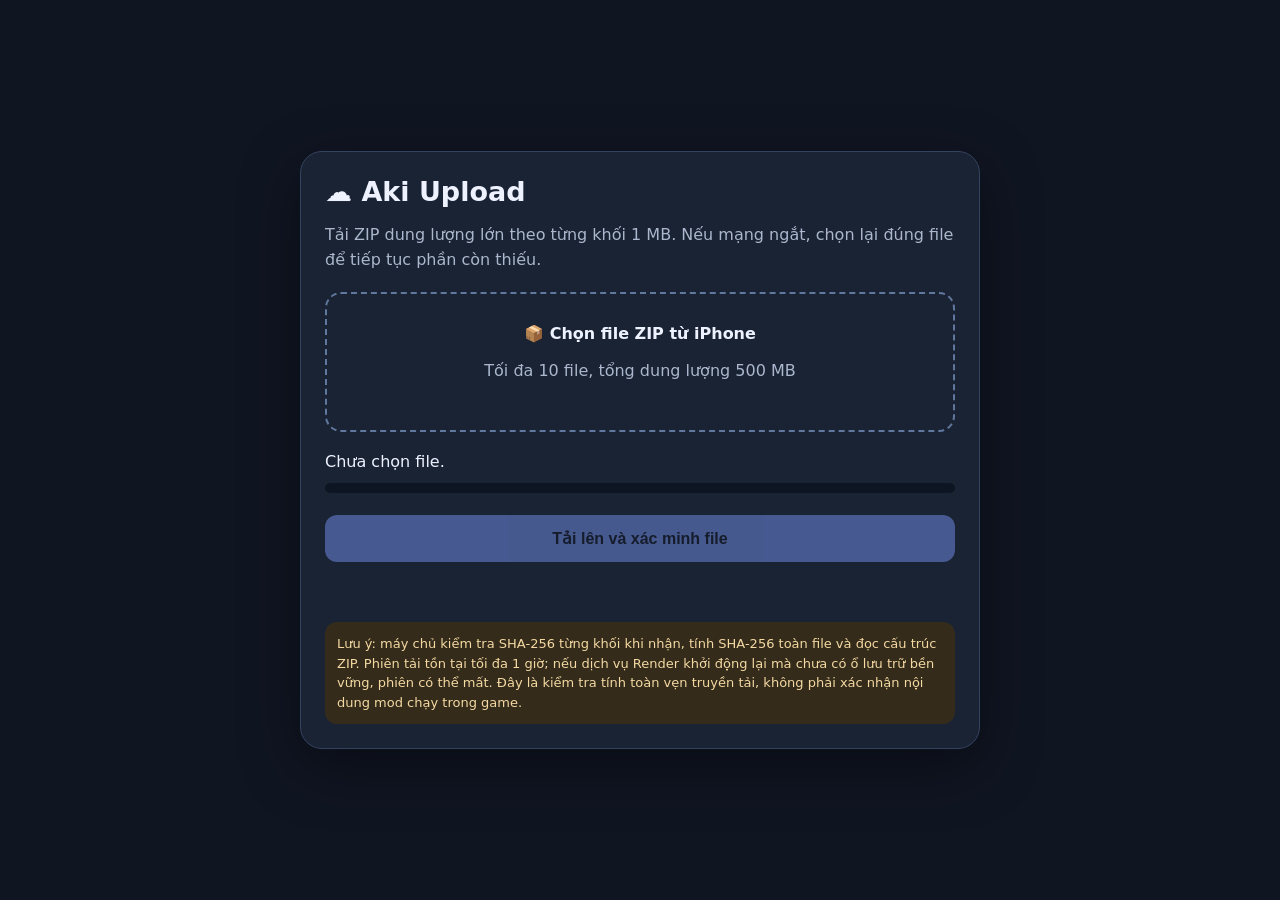
==== web/upload.html @ 6266f916 "feat: add verified resumable large ZIP upload page" ====
<!doctype html>
<html lang="vi">
<head>
<meta charset="utf-8"><meta name="viewport" content="width=device-width,initial-scale=1">
<meta name="theme-color" content="#101522"><title>Aki Upload · Tải ZIP lớn</title>
<style>
*{box-sizing:border-box}body{margin:0;min-height:100vh;padding:20px;background:#101522;color:#eef2ff;font:16px system-ui,sans-serif;display:grid;place-items:center}.card{width:min(100%,680px);padding:24px;background:#1a2334;border:1px solid #34435d;border-radius:22px;box-shadow:0 18px 60px #0006}h1{margin:0 0 8px;font-size:27px}.muted{color:#aab7cc;line-height:1.55}.pick{display:block;margin:20px 0;padding:30px 16px;text-align:center;border:2px dashed #60789e;border-radius:16px;cursor:pointer}.pick input{display:none}button{width:100%;margin-top:10px;padding:14px;border:0;border-radius:12px;background:#7c9cff;color:#101522;font-weight:800;font-size:16px}button:disabled{opacity:.45}#files{white-space:pre-wrap;overflow-wrap:anywhere;color:#dbe5f5;font-size:14px}#status{min-height:26px;margin-top:16px;color:#dbe5f5;overflow-wrap:anywhere}.track{height:10px;margin:12px 0;background:#0e1522;border-radius:20px;overflow:hidden}.bar{height:100%;width:0;background:#7c9cff;transition:width .15s}.result{display:none;margin-top:18px;padding:14px;background:#122a27;border:1px solid #347866;border-radius:14px;overflow-wrap:anywhere}.result a{color:#9ed8c5}.hash{font:12px ui-monospace,monospace;word-break:break-all}.note{margin-top:18px;padding:12px;border-radius:12px;background:#342b1b;color:#f4d9a2;font-size:13px;line-height:1.5}
</style></head>
<body><main class="card">
<h1>☁️ Aki Upload</h1>
<p class="muted">Tải ZIP dung lượng lớn theo từng khối 1 MB. Nếu mạng ngắt, chọn lại đúng file để tiếp tục phần còn thiếu.</p>
<label class="pick"><strong>📦 Chọn file ZIP từ iPhone</strong><p class="muted">Tối đa 10 file, tổng dung lượng 500 MB</p><input id="files" type="file" accept=".zip,application/zip" multiple></label>
<div id="fileList">Chưa chọn file.</div>
<div class="track"><div class="bar" id="bar"></div></div>
<button id="upload" disabled>Tải lên và xác minh file</button>
<div id="status" role="status"></div>
<section id="result" class="result">
<strong>✓ Đã nhận và xác minh file</strong>
<p class="muted" style="margin:8px 0">Đường dẫn riêng của file. Giữ kín link này.</p>
<div id="links"></div>
</section>
<div class="note">Lưu ý: máy chủ kiểm tra SHA-256 từng khối khi nhận, tính SHA-256 toàn file và đọc cấu trúc ZIP. Phiên tải tồn tại tối đa 1 giờ; nếu dịch vụ Render khởi động lại mà chưa có ổ lưu trữ bền vững, phiên có thể mất. Đây là kiểm tra tính toàn vẹn truyền tải, không phải xác nhận nội dung mod chạy trong game.</div>
</main>
<script>
const CHUNK=1024*1024,MAX=500*1024*1024,KEY='aki-upload-verified-v1';
const input=document.querySelector('#files'),button=document.querySelector('#upload'),status=document.querySelector('#status'),fileList=document.querySelector('#fileList'),bar=document.querySelector('#bar'),result=document.querySelector('#result'),links=document.querySelector('#links');
const sleep=ms=>new Promise(r=>setTimeout(r,ms));
function hex(buf){return [...new Uint8Array(buf)].map(x=>x.toString(16).padStart(2,'0')).join('');}
async function request(url,options={},tries=4){
 let last;
 for(let i=0;i<tries;i++){
  try{
   const controller=new AbortController(),timer=setTimeout(()=>controller.abort(),60000);
   let response;
   try{response=await fetch(url,{...options,signal:controller.signal});}finally{clearTimeout(timer);}
   if(response.ok)return response;
   const body=await response.text();const error=new Error(body.slice(0,400)||('HTTP '+response.status));error.status=response.status;
   if(![408,429,500,502,503,504].includes(response.status)||i===tries-1)throw error;
   last=error;
  }catch(e){last=e;if(e.status!==undefined||i===tries-1)throw e;}
  status.textContent='Kết nối gián đoạn, đang thử lại '+(i+1)+'/'+(tries-1)+'...';
  await sleep(800*(i+1));
 }
 throw last;
}
async function fingerprint(files){
 const all=[];
 for(const file of files){
  const hashes=[];
  for(let offset=0;offset<file.size;offset+=CHUNK){
   const data=await file.slice(offset,Math.min(file.size,offset+CHUNK)).arrayBuffer();
   hashes.push(hex(await crypto.subtle.digest('SHA-256',data)));
   status.textContent='Đang tạo mã kiểm tra '+file.name+': '+Math.min(offset+data.byteLength,file.size)+' / '+file.size+' byte';
  }
  all.push({name:file.name,size:file.size,lastModified:file.lastModified||0,chunk_sha256:hashes});
 }
 return JSON.stringify(all);
}
function setProgress(done,total){bar.style.width=(total?Math.min(100,done/total*100):0)+'%';}
input.addEventListener('change',()=>{
 const files=[...input.files],total=files.reduce((n,f)=>n+f.size,0);
 fileList.textContent=files.length?files.map(f=>f.name+' · '+(f.size/1048576).toFixed(2)+' MB').join('\n'):'Chưa chọn file.';
 button.disabled=!files.length||files.length>10||total>MAX||files.some(f=>!f.name.toLowerCase().endsWith('.zip'));
 result.style.display='none';status.textContent=files.length>10?'Tối đa 10 file.':total>MAX?'Tổng dung lượng vượt 500 MB.':'';
 setProgress(0,total);
});
button.addEventListener('click',async()=>{
 const files=[...input.files];if(!files.length)return;
 button.disabled=true;result.style.display='none';links.replaceChildren();
 try{
  if(!window.crypto?.subtle)throw Error('Trình duyệt cần HTTPS để tạo SHA-256.');
  const fingerprintText=await fingerprint(files),fingerprints=JSON.parse(fingerprintText);
  let saved=null;try{saved=JSON.parse(localStorage.getItem(KEY)||'null')}catch{}
  let uploadId=null,offsets=[];
  if(saved?.fingerprint===fingerprintText&&saved.upload_id){
   try{
    const state=await request('/api/upload/'+encodeURIComponent(saved.upload_id)+'/status',{method:'GET'},2);
    const data=await state.json();
    if(data.files?.length===files.length&&data.files.every((x,i)=>x.name===files[i].name&&x.size===files[i].size)){
     uploadId=saved.upload_id;offsets=data.files.map(x=>x.received);
     status.textContent='Đã tìm thấy phiên tải trước, đang tiếp tục...';
    }
   }catch(e){if(e.status!==404)throw e;}
  }
  if(!uploadId){
   const start=await request('/api/upload/start',{method:'POST',headers:{'Content-Type':'application/json'},body:JSON.stringify({files:fingerprints.map(x=>({name:x.name,size:x.size,chunk_sha256:x.chunk_sha256}))})});
   const data=await start.json();uploadId=data.upload_id;offsets=files.map(()=>0);
   localStorage.setItem(KEY,JSON.stringify({fingerprint:fingerprintText,upload_id:uploadId}));
  }
  const total=files.reduce((n,f)=>n+f.size,0);let sent=offsets.reduce((n,x)=>n+x,0);
  for(let i=0;i<files.length;i++){
   const file=files[i];
   for(let offset=offsets[i];offset<file.size;offset+=CHUNK){
    const part=file.slice(offset,Math.min(file.size,offset+CHUNK));
    const response=await request('/api/upload/'+uploadId+'/'+i,{method:'PUT',headers:{'Content-Type':'application/octet-stream','X-Chunk-Offset':String(offset)},body:part});
    const ack=await response.json(),expected=Math.min(offset+part.size,file.size);
    if(ack.received!==expected)throw Error('Máy chủ xác nhận sai vị trí khối.');
    sent+=part.size;setProgress(sent,total);
    status.textContent='Đang tải '+file.name+' · '+(sent/1048576).toFixed(1)+' / '+(total/1048576).toFixed(1)+' MB';
   }
  }
  status.textContent='Đang xác minh SHA-256 và cấu trúc ZIP trên máy chủ...';
  const verified=await request('/api/upload/'+uploadId+'/verify',{method:'POST'});
  const report=await verified.json();
  if(!report.verified||report.files?.length!==files.length)throw Error('Máy chủ chưa xác minh đủ các file.');
  links.replaceChildren();
  for(const item of report.files){
   const box=document.createElement('div');box.style.margin='14px 0';
   const name=document.createElement('strong');name.textContent=item.name;
   const hash=document.createElement('div');hash.className='hash';hash.textContent='SHA-256: '+item.sha256;
   const detail=document.createElement('div');detail.className='muted';detail.textContent='Dung lượng: '+item.size+' byte · ZIP entries: '+item.entries+' · CRC: '+(item.crc_warning?'có cảnh báo trong nội dung ZIP':'không phát hiện lỗi');
   const link=document.createElement('a');link.href=item.download_url;link.textContent='Mở / tải file gốc';link.target='_blank';link.rel='noopener';
   box.append(name,hash,detail,link);links.append(box);
  }
  result.style.display='block';status.textContent='Hoàn tất. File đã được kiểm tra SHA-256 theo từng khối và có thể tải xuống bằng link riêng.';
 }catch(e){status.textContent='Lỗi: '+e.message+' Nếu mạng bị ngắt, chọn lại đúng file để tiếp tục.';}
 finally{button.disabled=!input.files.length||input.files.length>10||[...input.files].reduce((n,f)=>n+f.size,0)>MAX;}
});
</script></body></html>
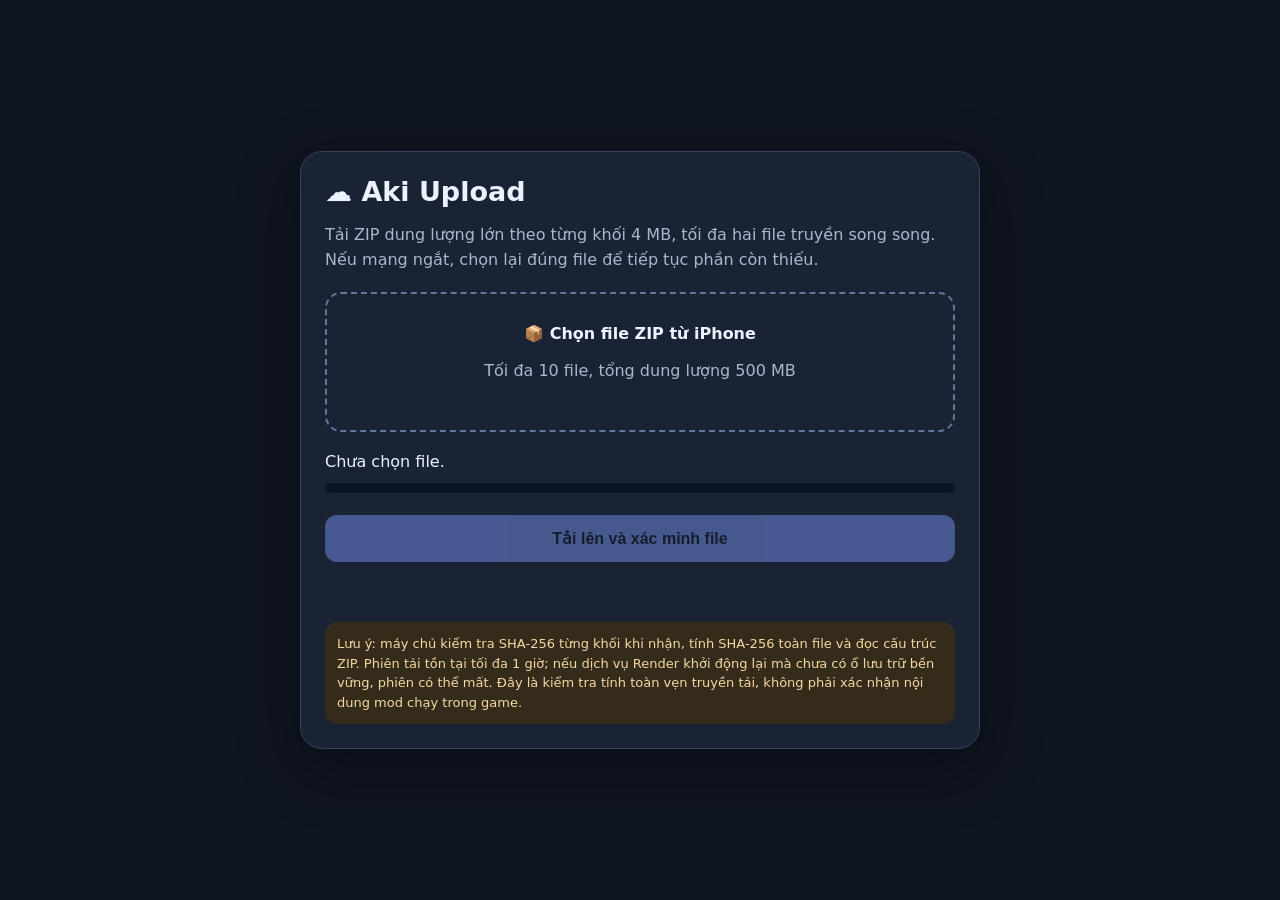
==== commit e92295dc: "Speed up large-file upload page with 4 MiB chunks and parallel files" ====
--- a/web/upload.html
+++ b/web/upload.html
@@ -8,7 +8,7 @@
 </style></head>
 <body><main class="card">
 <h1>☁️ Aki Upload</h1>
-<p class="muted">Tải ZIP dung lượng lớn theo từng khối 1 MB. Nếu mạng ngắt, chọn lại đúng file để tiếp tục phần còn thiếu.</p>
+<p class="muted">Tải ZIP dung lượng lớn theo từng khối 4 MB, tối đa hai file truyền song song. Nếu mạng ngắt, chọn lại đúng file để tiếp tục phần còn thiếu.</p>
 <label class="pick"><strong>📦 Chọn file ZIP từ iPhone</strong><p class="muted">Tối đa 10 file, tổng dung lượng 500 MB</p><input id="files" type="file" accept=".zip,application/zip" multiple></label>
 <div id="fileList">Chưa chọn file.</div>
 <div class="track"><div class="bar" id="bar"></div></div>
@@ -22,7 +22,7 @@
 <div class="note">Lưu ý: máy chủ kiểm tra SHA-256 từng khối khi nhận, tính SHA-256 toàn file và đọc cấu trúc ZIP. Phiên tải tồn tại tối đa 1 giờ; nếu dịch vụ Render khởi động lại mà chưa có ổ lưu trữ bền vững, phiên có thể mất. Đây là kiểm tra tính toàn vẹn truyền tải, không phải xác nhận nội dung mod chạy trong game.</div>
 </main>
 <script>
-const CHUNK=1024*1024,MAX=500*1024*1024,KEY='aki-upload-verified-v1';
+const CHUNK=4*1024*1024,MAX=500*1024*1024,PARALLEL=2,KEY='aki-upload-verified-v2';
 const input=document.querySelector('#files'),button=document.querySelector('#upload'),status=document.querySelector('#status'),fileList=document.querySelector('#fileList'),bar=document.querySelector('#bar'),result=document.querySelector('#result'),links=document.querySelector('#links');
 const sleep=ms=>new Promise(r=>setTimeout(r,ms));
 function hex(buf){return [...new Uint8Array(buf)].map(x=>x.toString(16).padStart(2,'0')).join('');}
@@ -88,7 +88,8 @@
    localStorage.setItem(KEY,JSON.stringify({fingerprint:fingerprintText,upload_id:uploadId}));
   }
   const total=files.reduce((n,f)=>n+f.size,0);let sent=offsets.reduce((n,x)=>n+x,0);
-  for(let i=0;i<files.length;i++){
+  let nextFileIndex=0;
+  async function uploadFile(i){
    const file=files[i];
    for(let offset=offsets[i];offset<file.size;offset+=CHUNK){
     const part=file.slice(offset,Math.min(file.size,offset+CHUNK));
@@ -99,6 +100,8 @@
     status.textContent='Đang tải '+file.name+' · '+(sent/1048576).toFixed(1)+' / '+(total/1048576).toFixed(1)+' MB';
    }
   }
+  async function worker(){while(true){const i=nextFileIndex++;if(i>=files.length)return;await uploadFile(i);}}
+  await Promise.all(Array.from({length:Math.min(PARALLEL,files.length)},()=>worker()));
   status.textContent='Đang xác minh SHA-256 và cấu trúc ZIP trên máy chủ...';
   const verified=await request('/api/upload/'+uploadId+'/verify',{method:'POST'});
   const report=await verified.json();
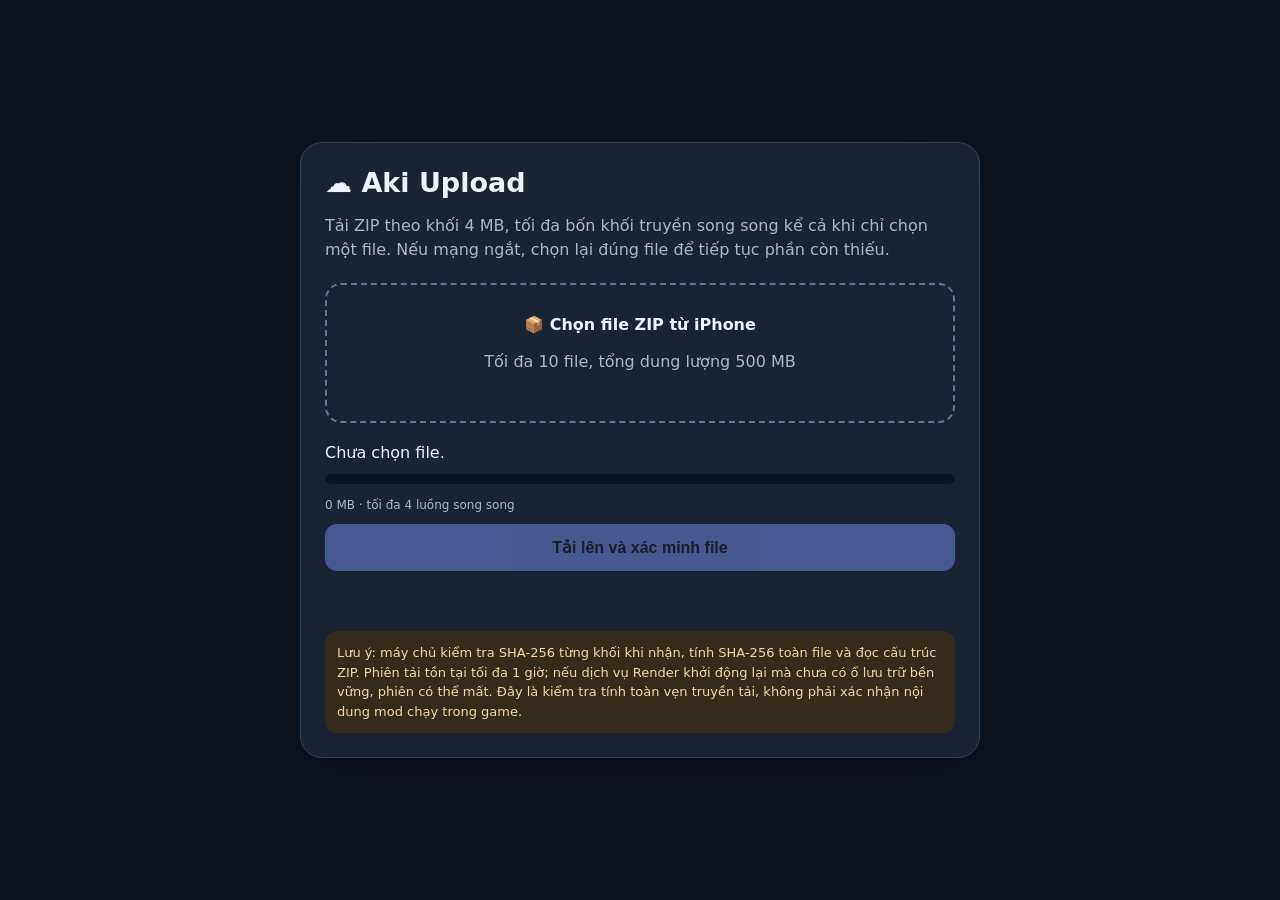
==== commit 98c3e9fb: "web: parallelize large upload page and skip prehash pass" ====
--- a/web/upload.html
+++ b/web/upload.html
@@ -8,10 +8,10 @@
 </style></head>
 <body><main class="card">
 <h1>☁️ Aki Upload</h1>
-<p class="muted">Tải ZIP dung lượng lớn theo từng khối 4 MB, tối đa hai file truyền song song. Nếu mạng ngắt, chọn lại đúng file để tiếp tục phần còn thiếu.</p>
+<p class="muted">Tải ZIP theo khối 4 MB, tối đa bốn khối truyền song song kể cả khi chỉ chọn một file. Nếu mạng ngắt, chọn lại đúng file để tiếp tục phần còn thiếu.</p>
 <label class="pick"><strong>📦 Chọn file ZIP từ iPhone</strong><p class="muted">Tối đa 10 file, tổng dung lượng 500 MB</p><input id="files" type="file" accept=".zip,application/zip" multiple></label>
 <div id="fileList">Chưa chọn file.</div>
-<div class="track"><div class="bar" id="bar"></div></div>
+<div class="track"><div class="bar" id="bar"></div></div><div id="progressMeta" class="muted" style="font-size:12px;font-variant-numeric:tabular-nums">0 MB · tối đa 4 luồng song song</div>
 <button id="upload" disabled>Tải lên và xác minh file</button>
 <div id="status" role="status"></div>
 <section id="result" class="result">
@@ -22,10 +22,11 @@
 <div class="note">Lưu ý: máy chủ kiểm tra SHA-256 từng khối khi nhận, tính SHA-256 toàn file và đọc cấu trúc ZIP. Phiên tải tồn tại tối đa 1 giờ; nếu dịch vụ Render khởi động lại mà chưa có ổ lưu trữ bền vững, phiên có thể mất. Đây là kiểm tra tính toàn vẹn truyền tải, không phải xác nhận nội dung mod chạy trong game.</div>
 </main>
 <script>
-const CHUNK=4*1024*1024,MAX=500*1024*1024,PARALLEL=2,KEY='aki-upload-verified-v2';
-const input=document.querySelector('#files'),button=document.querySelector('#upload'),status=document.querySelector('#status'),fileList=document.querySelector('#fileList'),bar=document.querySelector('#bar'),result=document.querySelector('#result'),links=document.querySelector('#links');
+const CHUNK=4*1024*1024,MAX=500*1024*1024,PARALLEL=4,KEY='aki-upload-verified-v3';
+const input=document.querySelector('#files'),button=document.querySelector('#upload'),status=document.querySelector('#status'),fileList=document.querySelector('#fileList'),bar=document.querySelector('#bar'),result=document.querySelector('#result'),links=document.querySelector('#links'),progressMeta=document.querySelector('#progressMeta');
 const sleep=ms=>new Promise(r=>setTimeout(r,ms));
 function hex(buf){return [...new Uint8Array(buf)].map(x=>x.toString(16).padStart(2,'0')).join('');}
+async function sha256(buf){return hex(await crypto.subtle.digest('SHA-256',buf));}
 async function request(url,options={},tries=4){
  let last;
  for(let i=0;i<tries;i++){
@@ -34,7 +35,7 @@
    let response;
    try{response=await fetch(url,{...options,signal:controller.signal});}finally{clearTimeout(timer);}
    if(response.ok)return response;
-   const body=await response.text();const error=new Error(body.slice(0,400)||('HTTP '+response.status));error.status=response.status;
+   const body=await response.text(),error=new Error(body.slice(0,400)||('HTTP '+response.status));error.status=response.status;
    if(![408,429,500,502,503,504].includes(response.status)||i===tries-1)throw error;
    last=error;
   }catch(e){last=e;if(e.status!==undefined||i===tries-1)throw e;}
@@ -43,68 +44,105 @@
  }
  throw last;
 }
-async function fingerprint(files){
- const all=[];
- for(const file of files){
-  const hashes=[];
-  for(let offset=0;offset<file.size;offset+=CHUNK){
-   const data=await file.slice(offset,Math.min(file.size,offset+CHUNK)).arrayBuffer();
-   hashes.push(hex(await crypto.subtle.digest('SHA-256',data)));
-   status.textContent='Đang tạo mã kiểm tra '+file.name+': '+Math.min(offset+data.byteLength,file.size)+' / '+file.size+' byte';
+function fingerprint(files){
+ return JSON.stringify(files.map(file=>({name:file.name,size:file.size,lastModified:file.lastModified||0,type:file.type||'application/zip'})));
+}
+async function verifySavedChunks(files,serverFiles,protocol){
+ const maps=[];
+ for(let i=0;i<files.length;i++){
+  const file=files[i],item=serverFiles[i],map=Array.isArray(item.received_chunks)?item.received_chunks:[];
+  if(protocol==='chunk_map_v2'){
+   for(const chunk of map){
+    if(!Number.isInteger(chunk.index)||chunk.index<0||chunk.index>=Math.ceil(file.size/CHUNK)||!/^([0-9a-f]{64})$/.test(chunk.sha256||''))return null;
+    const offset=chunk.index*CHUNK,data=await file.slice(offset,Math.min(offset+CHUNK,file.size)).arrayBuffer();
+    if(await sha256(data)!==chunk.sha256)return null;
+   }
+   maps.push(map);continue;
   }
-  all.push({name:file.name,size:file.size,lastModified:file.lastModified||0,chunk_sha256:hashes});
+  const received=item.received||0;
+  if(received&&received!==file.size&&received%CHUNK!==0)return null;
+  const count=Math.ceil(received/CHUNK),hashes=item.received_chunk_sha256;
+  if(received&&(!Array.isArray(hashes)||hashes.length!==count))return null;
+  for(let index=0;index<count;index++){
+   const offset=index*CHUNK,data=await file.slice(offset,Math.min(offset+CHUNK,received)).arrayBuffer();
+   if(await sha256(data)!==hashes[index])return null;
+  }
+  maps.push([]);
  }
- return JSON.stringify(all);
+ return maps;
 }
-function setProgress(done,total){bar.style.width=(total?Math.min(100,done/total*100):0)+'%';}
+function setProgress(done,total,startTime){
+ const pct=total?Math.min(100,done/total*100):0;bar.style.width=pct+'%';
+ const elapsed=Math.max(.1,(Date.now()-startTime)/1000),speed=done/1048576/elapsed;
+ const eta=speed>0&&done<total?' · còn khoảng '+Math.ceil((total-done)/1048576/speed)+' giây':'';
+ progressMeta.textContent=(done/1048576).toFixed(1)+' / '+(total/1048576).toFixed(1)+' MB'+(speed>0?' · '+speed.toFixed(1)+' MB/s':'')+eta+' · 4 luồng';
+}
 input.addEventListener('change',()=>{
  const files=[...input.files],total=files.reduce((n,f)=>n+f.size,0);
  fileList.textContent=files.length?files.map(f=>f.name+' · '+(f.size/1048576).toFixed(2)+' MB').join('\n'):'Chưa chọn file.';
  button.disabled=!files.length||files.length>10||total>MAX||files.some(f=>!f.name.toLowerCase().endsWith('.zip'));
  result.style.display='none';status.textContent=files.length>10?'Tối đa 10 file.':total>MAX?'Tổng dung lượng vượt 500 MB.':'';
- setProgress(0,total);
+ bar.style.width='0%';progressMeta.textContent='0 MB · tối đa 4 luồng song song';
 });
 button.addEventListener('click',async()=>{
  const files=[...input.files];if(!files.length)return;
  button.disabled=true;result.style.display='none';links.replaceChildren();
  try{
   if(!window.crypto?.subtle)throw Error('Trình duyệt cần HTTPS để tạo SHA-256.');
-  const fingerprintText=await fingerprint(files),fingerprints=JSON.parse(fingerprintText);
-  let saved=null;try{saved=JSON.parse(localStorage.getItem(KEY)||'null')}catch{}
-  let uploadId=null,offsets=[];
+  const fingerprintText=fingerprint(files);let saved=null;
+  try{saved=JSON.parse(localStorage.getItem(KEY)||'null')}catch{}
+  let uploadId=null,protocol='sequential_v1',maps=files.map(()=>[]),offsets=[];
   if(saved?.fingerprint===fingerprintText&&saved.upload_id){
    try{
-    const state=await request('/api/upload/'+encodeURIComponent(saved.upload_id)+'/status',{method:'GET'},2);
-    const data=await state.json();
-    if(data.files?.length===files.length&&data.files.every((x,i)=>x.name===files[i].name&&x.size===files[i].size)){
-     uploadId=saved.upload_id;offsets=data.files.map(x=>x.received);
-     status.textContent='Đã tìm thấy phiên tải trước, đang tiếp tục...';
+    const state=await request('/api/upload/'+encodeURIComponent(saved.upload_id)+'/status',{method:'GET'},2),data=await state.json();
+    if(data.chunk_size===CHUNK&&data.files?.length===files.length&&data.files.every((x,i)=>x.name===files[i].name&&x.size===files[i].size)){
+     const candidate=data.upload_protocol||'sequential_v1',verified=await verifySavedChunks(files,data.files,candidate);
+     if(verified){uploadId=saved.upload_id;protocol=candidate;maps=verified;offsets=data.files.map(x=>x.received);status.textContent='Đã xác minh khối tải trước, tiếp tục phần còn thiếu...';}
+     else localStorage.removeItem(KEY);
     }
-   }catch(e){if(e.status!==404)throw e;}
+   }catch(e){if(e.status===404)localStorage.removeItem(KEY);else throw e;}
   }
   if(!uploadId){
-   const start=await request('/api/upload/start',{method:'POST',headers:{'Content-Type':'application/json'},body:JSON.stringify({files:fingerprints.map(x=>({name:x.name,size:x.size,chunk_sha256:x.chunk_sha256}))})});
-   const data=await start.json();uploadId=data.upload_id;offsets=files.map(()=>0);
+   const start=await request('/api/upload/start',{method:'POST',headers:{'Content-Type':'application/json'},body:JSON.stringify({files:files.map(file=>({name:file.name,size:file.size,chunk_sha256:[]}))})});
+   const data=await start.json();uploadId=data.upload_id;protocol=data.upload_protocol||'sequential_v1';offsets=files.map(()=>0);maps=files.map(()=>[]);
    localStorage.setItem(KEY,JSON.stringify({fingerprint:fingerprintText,upload_id:uploadId}));
   }
-  const total=files.reduce((n,f)=>n+f.size,0);let sent=offsets.reduce((n,x)=>n+x,0);
-  let nextFileIndex=0;
-  async function uploadFile(i){
-   const file=files[i];
-   for(let offset=offsets[i];offset<file.size;offset+=CHUNK){
-    const part=file.slice(offset,Math.min(file.size,offset+CHUNK));
-    const response=await request('/api/upload/'+uploadId+'/'+i,{method:'PUT',headers:{'Content-Type':'application/octet-stream','X-Chunk-Offset':String(offset)},body:part});
-    const ack=await response.json(),expected=Math.min(offset+part.size,file.size);
-    if(ack.received!==expected)throw Error('Máy chủ xác nhận sai vị trí khối.');
-    sent+=part.size;setProgress(sent,total);
-    status.textContent='Đang tải '+file.name+' · '+(sent/1048576).toFixed(1)+' / '+(total/1048576).toFixed(1)+' MB';
+  const total=files.reduce((n,f)=>n+f.size,0),startTime=Date.now();let sent=0;
+  if(protocol==='chunk_map_v2'){
+   const tasks=[];
+   for(let i=0;i<files.length;i++){
+    const received=new Set(maps[i].map(chunk=>chunk.index));
+    for(const chunk of maps[i])sent+=Math.min(CHUNK,files[i].size-chunk.index*CHUNK);
+    const count=Math.ceil(files[i].size/CHUNK);
+    for(let index=0;index<count;index++)if(!received.has(index))tasks.push({fileIndex:i,chunkIndex:index});
    }
+   setProgress(sent,total,startTime);let cursor=0;
+   async function worker(){
+    while(true){
+     const task=tasks[cursor++];if(!task)return;
+     const file=files[task.fileIndex],offset=task.chunkIndex*CHUNK,part=file.slice(offset,Math.min(offset+CHUNK,file.size)),data=await part.arrayBuffer(),digest=await sha256(data);
+     const response=await request('/api/upload/'+uploadId+'/'+task.fileIndex,{method:'PUT',headers:{'Content-Type':'application/octet-stream','X-Chunk-Offset':String(offset),'X-Chunk-SHA256':digest},body:data});
+     const ack=await response.json();if(ack.chunk_received!==true||ack.chunk_index!==task.chunkIndex)throw Error('Máy chủ chưa xác nhận đúng khối tải lên.');
+     sent+=part.size;setProgress(sent,total,startTime);status.textContent='Đang tải '+file.name+' · '+(sent/1048576).toFixed(1)+' / '+(total/1048576).toFixed(1)+' MB';
+    }
+   }
+   await Promise.all(Array.from({length:Math.min(PARALLEL,tasks.length)},()=>worker()));
+  }else{
+   sent=offsets.reduce((n,x)=>n+x,0);setProgress(sent,total,startTime);let next=0;
+   async function uploadFile(i){
+    const file=files[i];
+    for(let offset=offsets[i];offset<file.size;offset+=CHUNK){
+     const part=file.slice(offset,Math.min(file.size,offset+CHUNK)),data=await part.arrayBuffer(),digest=await sha256(data);
+     const response=await request('/api/upload/'+uploadId+'/'+i,{method:'PUT',headers:{'Content-Type':'application/octet-stream','X-Chunk-Offset':String(offset),'X-Chunk-SHA256':digest},body:data});
+     const ack=await response.json(),expected=Math.min(offset+part.size,file.size);if(ack.received!==expected)throw Error('Máy chủ xác nhận sai vị trí khối.');
+     sent+=part.size;setProgress(sent,total,startTime);
+    }
+   }
+   async function worker(){while(true){const i=next++;if(i>=files.length)return;await uploadFile(i);}}
+   await Promise.all(Array.from({length:Math.min(PARALLEL,files.length)},()=>worker()));
   }
-  async function worker(){while(true){const i=nextFileIndex++;if(i>=files.length)return;await uploadFile(i);}}
-  await Promise.all(Array.from({length:Math.min(PARALLEL,files.length)},()=>worker()));
-  status.textContent='Đang xác minh SHA-256 và cấu trúc ZIP trên máy chủ...';
-  const verified=await request('/api/upload/'+uploadId+'/verify',{method:'POST'});
-  const report=await verified.json();
+  status.textContent='Đang xác minh SHA-256 toàn file và cấu trúc ZIP trên máy chủ...';
+  const verified=await request('/api/upload/'+uploadId+'/verify',{method:'POST'}),report=await verified.json();
   if(!report.verified||report.files?.length!==files.length)throw Error('Máy chủ chưa xác minh đủ các file.');
   links.replaceChildren();
   for(const item of report.files){
@@ -115,7 +153,7 @@
    const link=document.createElement('a');link.href=item.download_url;link.textContent='Mở / tải file gốc';link.target='_blank';link.rel='noopener';
    box.append(name,hash,detail,link);links.append(box);
   }
-  result.style.display='block';status.textContent='Hoàn tất. File đã được kiểm tra SHA-256 theo từng khối và có thể tải xuống bằng link riêng.';
+  result.style.display='block';status.textContent='Hoàn tất. File đã được xác minh SHA-256 toàn bộ và cấu trúc ZIP.';
  }catch(e){status.textContent='Lỗi: '+e.message+' Nếu mạng bị ngắt, chọn lại đúng file để tiếp tục.';}
  finally{button.disabled=!input.files.length||input.files.length>10||[...input.files].reduce((n,f)=>n+f.size,0)>MAX;}
 });
